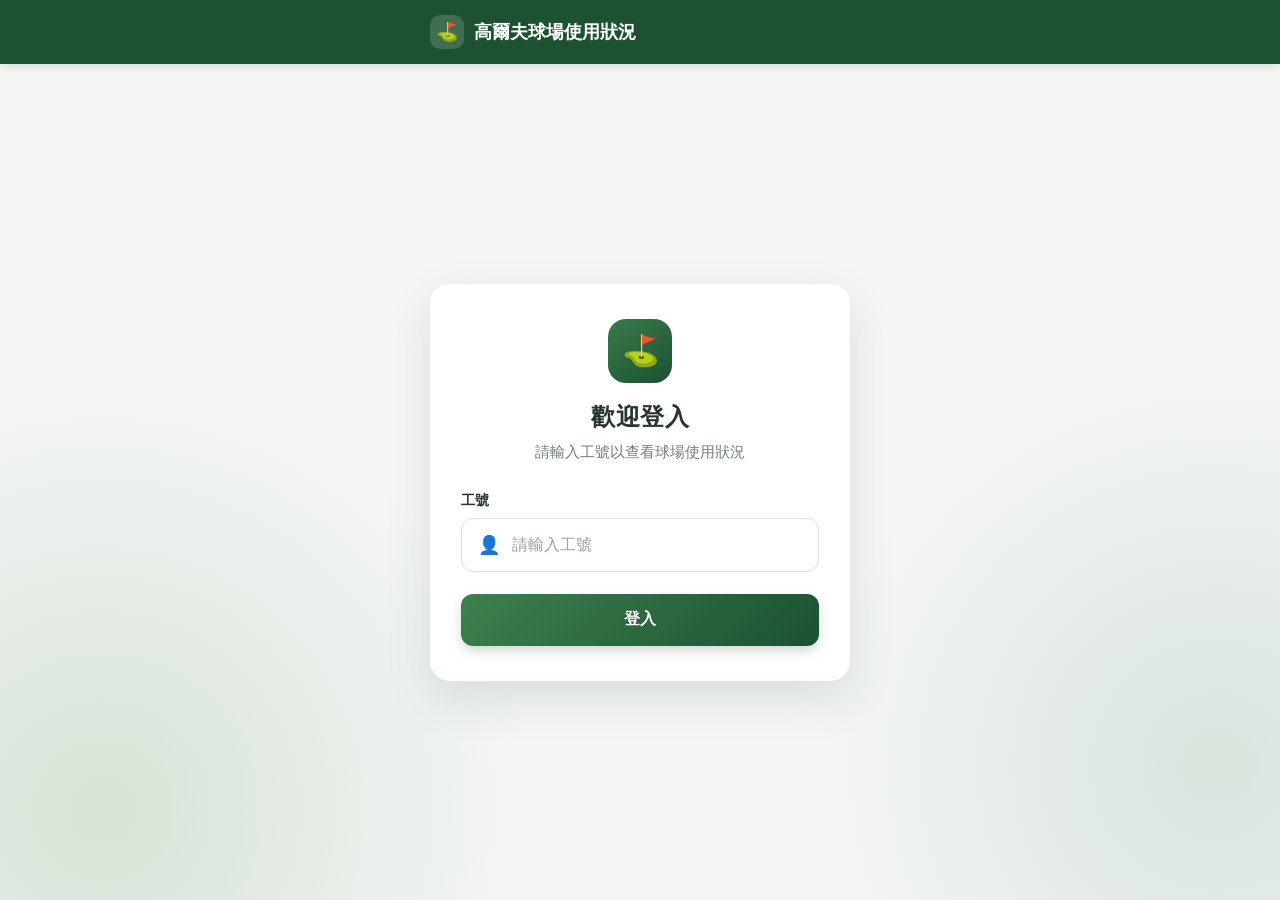
==== login.html @ dadbf73f "Add files via upload" ====
<!DOCTYPE html>
<html lang="zh-Hant">
<head>
  <meta charset="UTF-8">
  <meta name="viewport" content="width=device-width, initial-scale=1.0">
  <meta name="theme-color" content="#1C5132">
  <title>高爾夫球場使用狀況｜登入</title>

  <style>
    :root {
      --brand-green: #1c5132;
      --brand-green-light: #3d814d;
      --bg-cream: #f4f6f5;
      --text: #26352d;
      --muted: #718078;
      --border: #d8e4da;
      --max-content-width: 420px;
    }

    * {
      box-sizing: border-box;
      -webkit-tap-highlight-color: transparent;
    }

    html,
    body {
      min-height: 100%;
      margin: 0;
    }

    body {
      min-height: 100vh;
      overflow-x: hidden;
      color: var(--text);
      font-family: -apple-system, BlinkMacSystemFont, "Segoe UI",
        "PingFang TC", "Noto Sans TC", "Microsoft JhengHei", sans-serif;
      background:
        radial-gradient(circle at 8% 90%, rgba(96, 150, 91, 0.20), transparent 30%),
        radial-gradient(circle at 95% 85%, rgba(74, 130, 91, 0.16), transparent 28%),
        var(--bg-cream);
    }

    .topbar {
      height: 64px;
      display: flex;
      align-items: center;
      padding: 0 20px;
      background: var(--brand-green);
      color: #fff;
      box-shadow: 0 2px 10px rgba(28, 81, 50, 0.16);
    }

    .brand {
      width: 100%;
      max-width: var(--max-content-width);
      display: flex;
      align-items: center;
      gap: 10px;
      margin: 0 auto;
      font-size: 18px;
      font-weight: 700;
    }

    .brand-icon {
      width: 34px;
      height: 34px;
      display: grid;
      place-items: center;
      border-radius: 10px;
      background: rgba(255, 255, 255, 0.16);
      font-size: 18px;
    }

    .login-page {
      min-height: calc(100vh - 64px);
      display: grid;
      place-items: center;
      padding: 32px 16px;
    }

    .login-card {
      width: 100%;
      max-width: var(--max-content-width);
      padding: 34px 30px;
      border: 1px solid rgba(255, 255, 255, 0.8);
      border-radius: 20px;
      background: rgba(255, 255, 255, 0.94);
      box-shadow: 0 18px 45px rgba(28, 81, 50, 0.13);
    }

    .golf-icon {
      width: 64px;
      height: 64px;
      display: grid;
      place-items: center;
      margin: 0 auto 18px;
      border-radius: 18px;
      background: linear-gradient(145deg, #397b4a, var(--brand-green));
      color: #fff;
      font-size: 30px;
    }

    .login-card h1 {
      margin: 0;
      text-align: center;
      font-size: 24px;
      letter-spacing: 0.5px;
    }

    .subtitle {
      margin: 10px 0 30px;
      color: var(--muted);
      text-align: center;
      font-size: 15px;
    }

    .login-card label {
      display: block;
      margin-bottom: 8px;
      font-size: 14px;
      font-weight: 700;
    }

    .input-wrap {
      height: 54px;
      display: flex;
      align-items: center;
      border: 1px solid var(--border);
      border-radius: 12px;
      background: #fff;
      transition: 0.2s ease;
    }

    .input-wrap:focus-within {
      border-color: var(--brand-green);
      box-shadow: 0 0 0 4px rgba(28, 81, 50, 0.13);
    }

    .input-icon {
      margin: 0 12px 0 16px;
      color: var(--brand-green);
      font-size: 18px;
    }

    .input-wrap input {
      width: 100%;
      height: 100%;
      padding: 0 14px 0 0;
      border: 0;
      outline: 0;
      background: transparent;
      color: var(--text);
      font: inherit;
      font-size: 16px;
    }

    .input-wrap input::placeholder {
      color: #9aa39d;
    }

    .login-button {
      width: 100%;
      height: 52px;
      margin-top: 22px;
      border: 0;
      border-radius: 12px;
      background: linear-gradient(135deg, var(--brand-green-light), var(--brand-green));
      color: #fff;
      font: inherit;
      font-size: 16px;
      font-weight: 700;
      cursor: pointer;
      box-shadow: 0 5px 12px rgba(28, 81, 50, 0.20);
      transition: 0.18s ease;
    }

    .login-button:hover {
      transform: translateY(-1px);
      box-shadow: 0 8px 16px rgba(28, 81, 50, 0.25);
    }

    .login-button:active {
      transform: translateY(0);
    }

    .login-button:focus-visible {
      outline: 3px solid rgba(28, 81, 50, 0.35);
      outline-offset: 3px;
    }

    @media (max-width: 600px) {
      .topbar {
        height: 58px;
        padding: 0 16px;
      }

      .brand {
        font-size: 16px;
      }

      .login-page {
        min-height: calc(100vh - 58px);
        place-items: start center;
        padding-top: 56px;
      }

      .login-card {
        padding: 30px 24px;
      }

      .login-button {
        height: 48px;
      }
    }
  </style>
</head>

<body>
  <header class="topbar">
    <div class="brand">
      <div class="brand-icon">⛳</div>
      <span>高爾夫球場使用狀況</span>
    </div>
  </header>

  <main class="login-page">
    <section class="login-card">
      <div class="golf-icon">⛳</div>

      <h1>歡迎登入</h1>
      <p class="subtitle">請輸入工號以查看球場使用狀況</p>

      <form id="loginForm">
        <label for="employeeId">工號</label>

        <div class="input-wrap">
          <span class="input-icon">👤</span>
          <input
            id="employeeId"
            name="employeeId"
            type="text"
            placeholder="請輸入工號"
            autocomplete="username"
            required
          >
        </div>

        <button class="login-button" type="submit">登入</button>
      </form>
    </section>
  </main>

  <script>
    document.getElementById('loginForm').addEventListener('submit', function (event) {
      event.preventDefault();

      const employeeId = document.getElementById('employeeId').value.trim();

      if (!employeeId) return;

      console.log('登入工號：', employeeId);

      // 驗證成功後導向首頁：
      // location.href = 'index.html';
    });
  </script>
</body>
</html>
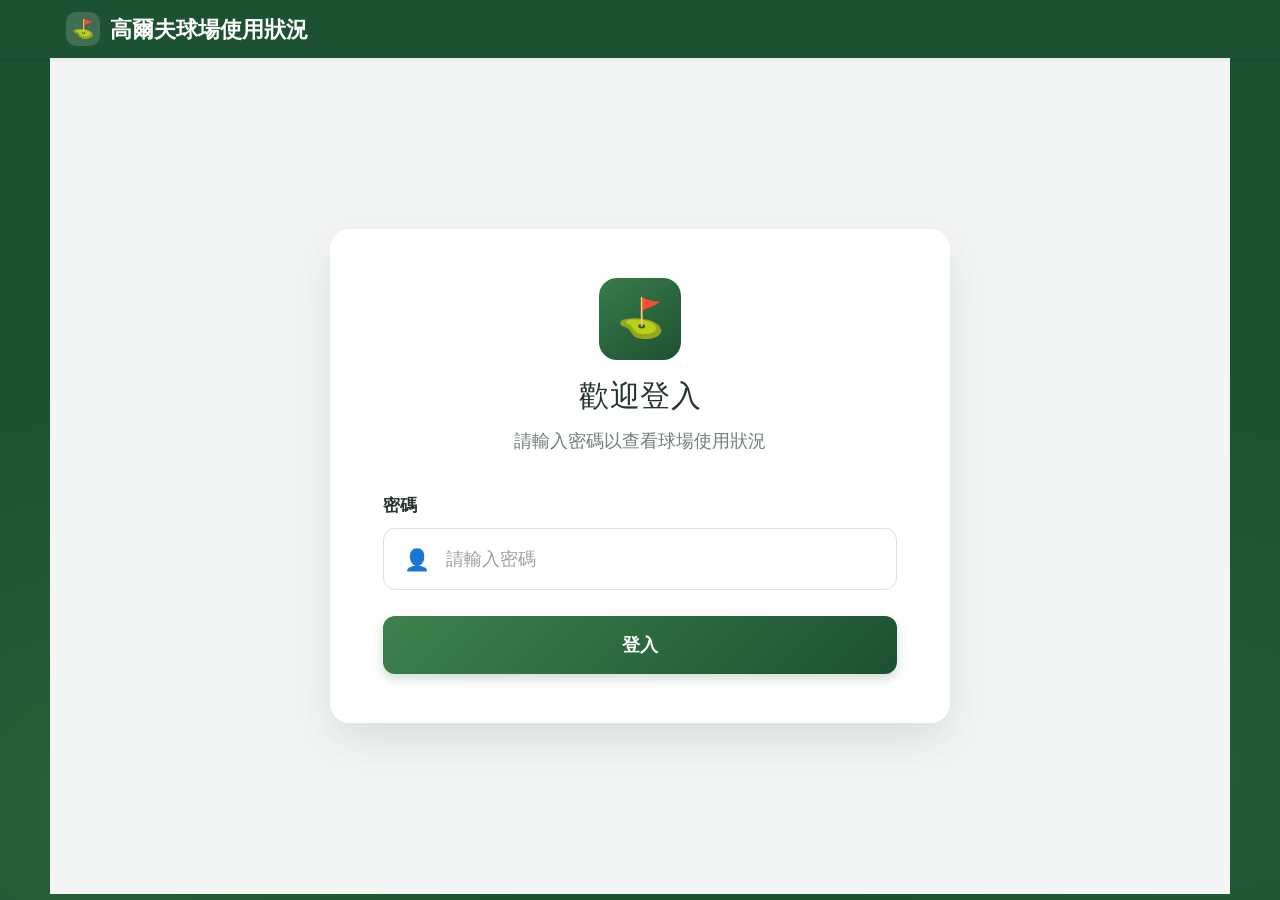
==== commit abd7da54: "Add files via upload" ====
--- a/login.html
+++ b/login.html
@@ -1,10 +1,24 @@
 <!DOCTYPE html>
 <html lang="zh-Hant">
 <head>
-  <meta charset="UTF-8">
-  <meta name="viewport" content="width=device-width, initial-scale=1.0">
-  <meta name="theme-color" content="#1C5132">
-  <title>高爾夫球場使用狀況｜登入</title>
+<meta charset="utf-8">
+<meta name="viewport" content="width=device-width, initial-scale=1, viewport-fit=cover">
+<meta name="theme-color" content="#0f5132">
+<title>高爾夫球場使用狀況</title>
+<link rel="manifest" href="manifest.webmanifest">
+<link href="https://cdn.jsdelivr.net/npm/bootstrap@5.3.3/dist/css/bootstrap.min.css" rel="stylesheet">
+<link href="https://cdnjs.cloudflare.com/ajax/libs/font-awesome/6.4.0/css/all.min.css" rel="stylesheet">
+<link rel="stylesheet" href="css/card.css">
+<link rel="stylesheet" href="css/webAppStyle.css">
+<link rel="stylesheet" href="css/buttonStyle.css">
+<link rel="stylesheet" href="css/DateBarStyle.css">
+<link rel="apple-touch-icon" sizes="180x180" href="Img\icon-180.png">
+<link rel="icon" type="image/png" sizes="32x32" href="Img\icon-32.png">
+<link rel="icon" href="Img\favicon.ico" sizes="any">
+<meta name="apple-mobile-web-app-capable" content="yes">
+<meta name="apple-mobile-web-app-status-bar-style" content="black-translucent">
+<meta name="apple-mobile-web-app-title" content="球場使用">
+<meta name="mobile-web-app-capable" content="yes">
 
   <style>
     :root {
@@ -14,7 +28,7 @@
       --text: #26352d;
       --muted: #718078;
       --border: #d8e4da;
-      --max-content-width: 420px;
+      --max-content-width: 1180px;
     }
 
     * {
@@ -57,7 +71,7 @@
       align-items: center;
       gap: 10px;
       margin: 0 auto;
-      font-size: 18px;
+      font-size: 22px;
       font-weight: 700;
     }
 
@@ -75,13 +89,13 @@
       min-height: calc(100vh - 64px);
       display: grid;
       place-items: center;
-      padding: 32px 16px;
+      padding: 48px 32px;
     }
 
     .login-card {
       width: 100%;
-      max-width: var(--max-content-width);
-      padding: 34px 30px;
+      max-width: 620px;
+      padding: 48px 52px;
       border: 1px solid rgba(255, 255, 255, 0.8);
       border-radius: 20px;
       background: rgba(255, 255, 255, 0.94);
@@ -89,40 +103,39 @@
     }
 
     .golf-icon {
-      width: 64px;
-      height: 64px;
+      width: 82px;
+      height: 82px;
       display: grid;
       place-items: center;
       margin: 0 auto 18px;
       border-radius: 18px;
       background: linear-gradient(145deg, #397b4a, var(--brand-green));
       color: #fff;
-      font-size: 30px;
+      font-size: 38px;
     }
 
     .login-card h1 {
       margin: 0;
       text-align: center;
-      font-size: 24px;
+      font-size: 30px;
       letter-spacing: 0.5px;
     }
 
     .subtitle {
-      margin: 10px 0 30px;
+      margin: 14px 0 38px;
       color: var(--muted);
       text-align: center;
-      font-size: 15px;
+      font-size: 18px;
     }
 
     .login-card label {
-      display: block;
-      margin-bottom: 8px;
-      font-size: 14px;
+      margin-bottom: 10px;
+      font-size: 17px;
       font-weight: 700;
     }
 
     .input-wrap {
-      height: 54px;
+      height: 62px;
       display: flex;
       align-items: center;
       border: 1px solid var(--border);
@@ -137,9 +150,9 @@
     }
 
     .input-icon {
-      margin: 0 12px 0 16px;
+      margin: 0 16px 0 20px;
       color: var(--brand-green);
-      font-size: 18px;
+      font-size: 21px;
     }
 
     .input-wrap input {
@@ -151,7 +164,7 @@
       background: transparent;
       color: var(--text);
       font: inherit;
-      font-size: 16px;
+      font-size: 18px;
     }
 
     .input-wrap input::placeholder {
@@ -160,14 +173,14 @@
 
     .login-button {
       width: 100%;
-      height: 52px;
-      margin-top: 22px;
+      height: 58px;
+      margin-top: 26px;
       border: 0;
       border-radius: 12px;
       background: linear-gradient(135deg, var(--brand-green-light), var(--brand-green));
       color: #fff;
       font: inherit;
-      font-size: 16px;
+      font-size: 18px;
       font-weight: 700;
       cursor: pointer;
       box-shadow: 0 5px 12px rgba(28, 81, 50, 0.20);
@@ -208,18 +221,55 @@
         padding: 30px 24px;
       }
 
+      .golf-icon {
+        width: 64px;
+        height: 64px;
+        font-size: 30px;
+      }
+
+      .login-card h1 {
+        font-size: 24px;
+      }
+
+      .subtitle {
+        margin: 10px 0 30px;
+        font-size: 15px;
+      }
+
+      .login-card label {
+        margin-bottom: 8px;
+        font-size: 14px;
+      }
+
+      .input-wrap {
+        height: 54px;
+      }
+
+      .input-icon {
+        margin: 0 12px 0 16px;
+        font-size: 18px;
+      }
+
+      .input-wrap input {
+        font-size: 16px;
+      }
+
       .login-button {
         height: 48px;
+        margin-top: 22px;
+        font-size: 16px;
       }
     }
   </style>
 </head>
 
 <body>
-  <header class="topbar">
-    <div class="brand">
-      <div class="brand-icon">⛳</div>
-      <span>高爾夫球場使用狀況</span>
+  <header class="sticky-top text-white shadow-sm py-3 header-custom">
+    <div class="header-content d-flex align-items-center">
+      <div class="brand">
+        <div class="brand-icon">⛳</div>
+        <span>高爾夫球場使用狀況</span>
+      </div>
     </div>
   </header>
 
@@ -228,10 +278,10 @@
       <div class="golf-icon">⛳</div>
 
       <h1>歡迎登入</h1>
-      <p class="subtitle">請輸入工號以查看球場使用狀況</p>
+      <p class="subtitle">請輸入密碼以查看球場使用狀況</p>
 
       <form id="loginForm">
-        <label for="employeeId">工號</label>
+        <label for="employeeId">密碼</label>
 
         <div class="input-wrap">
           <span class="input-icon">👤</span>
@@ -239,18 +289,25 @@
             id="employeeId"
             name="employeeId"
             type="text"
-            placeholder="請輸入工號"
+            placeholder="請輸入密碼"
             autocomplete="username"
             required
           >
         </div>
 
         <button class="login-button" type="submit">登入</button>
+        
+
       </form>
     </section>
   </main>
 
   <script>
+    if ('serviceWorker' in navigator) {
+      window.addEventListener('load', () => {
+      });
+    }
+
     document.getElementById('loginForm').addEventListener('submit', function (event) {
       event.preventDefault();
 
@@ -260,9 +317,8 @@
 
       console.log('登入工號：', employeeId);
 
-      // 驗證成功後導向首頁：
-      // location.href = 'index.html';
+      location.href = 'index.html';
     });
   </script>
 </body>
-</html>+</html>
--- a/css/card.css
+++ b/css/card.css
@@ -0,0 +1,157 @@
+.count {
+  font-size: 13px;
+  color: #798981;
+  padding: 6px 4px 10px;
+}
+
+/* 卡片主體：橫向排列 (Flexbox) */
+.card {
+  display: flex !important;
+  flex-direction: row !important;
+  align-items: center !important;
+  justify-content: space-between !important;
+  padding: 12px 16px;
+  margin-bottom: 10px;
+  background: #ffffff;
+  border-radius: 14px;
+  box-shadow: 0 2px 8px rgba(0, 0, 0, 0.04);
+  transition: all 0.2s ease;
+}
+
+/* 「使用中」卡片亮綠邊框 */
+.card.live {
+  border: 1.5px solid #1C5132 !important;
+  background-color: #fafdfb;
+}
+
+/* 「可預約空球道」虛線卡片 */
+.card.empty-slot {
+  background-color: #f8fafc !important;
+  border: 1.5px dashed #cbd5e1 !important;
+  box-shadow: none !important;
+}
+
+/* 左側文字包覆區 */
+.card-body-custom {
+  display: flex;
+  flex-direction: column;
+  gap: 6px;
+  flex: 1;
+}
+
+.line1 {
+  display: flex;
+  align-items: center;
+  gap: 8px;
+  font-size: 15px;
+  font-weight: 600;
+}
+
+.line2 {
+  display: flex;
+  align-items: center;
+  gap: 8px;
+  font-size: 13px;
+  color: #6b7280;
+}
+
+/* 球道標籤 */
+.tag {
+  padding: 2px 8px;
+  border-radius: 4px;
+  font-size: 12px;
+  background: #e5e7eb;
+  font-weight: 600;
+}
+
+.tag.std {
+  background: #ffe3cb;
+  color: #ff9138;
+}
+
+.tag.dyn {
+  background: #cce2ec;
+  color: #3184a5;
+}
+
+/* 使用中 Badge */
+.badge-live {
+  align-items: center;
+  gap: 4px;
+  background-color: #1C5132;
+  color: #ffffff;
+  font-size: 11px;
+  font-weight: 600;
+  padding: 2px 8px;
+  border-radius: 12px;
+}
+
+
+/* 右側通話按鈕獨立區塊 */
+.card-action {
+  margin-left: 12px;
+  display: flex;
+  align-items: center;
+  justify-content: center;
+}
+
+/* 右側獨立按鈕預設狀態 */
+.card-action .call {
+  flex: none;
+  width: 52px;
+  height: 52px;
+  border-radius: 14px;
+  background: #E6F0EA;
+  color: #1C5132;
+  display: grid;
+  place-items: center;
+  text-decoration: none;
+  border: 1px solid transparent;
+  transition: all 0.15s cubic-bezier(0.4, 0, 0.2, 1);
+  cursor: pointer;
+  -webkit-tap-highlight-color: transparent;
+}
+
+/* 電腦滑鼠懸浮效果：背景加深，圖示變白 */
+.card-action .call:hover {
+  background-color: #1C5132;
+  color: #ffffff !important;
+}
+
+/* 手機點擊 / 滑鼠按下的動態回饋：按壓縮放，圖示變白 */
+.card-action .call:active {
+  background-color: #153e27;
+  color: #ffffff !important;
+}
+
+/* 無電話號碼或空球道時的停用狀態 */
+.card-action .call.off {
+  background-color: #f1f5f9;
+  color: #cbd5e1 !important;
+  box-shadow: none;
+  cursor: not-allowed;
+  transform: none !important;
+}
+
+.empty .big {
+  font-size: 40px;
+  margin-bottom: 8px;
+  opacity: .5;
+}
+
+.foot {
+  max-width: 720px;
+  margin: 0 auto;
+  padding: 4px 16px 28px;
+  font-size: 12px;
+  color: #798981;
+  text-align: center;
+}
+
+/* 當前時間段：綠色粗邊框與微明亮光暈 */
+.card.is-active {
+  border: 2.5px solid #1C5132 !important;
+  box-shadow: 0 4px 14px rgba(28, 81, 50, 0.18) !important;
+  position: relative;
+  background-color: #ffffff;
+}
--- a/css/webAppStyle.css
+++ b/css/webAppStyle.css
@@ -0,0 +1,114 @@
+/* ============================================================
+   1. 全域變數與重設
+   ============================================================ */
+:root {
+  --brand-green: #1C5132;        /* 品牌深綠色 */
+  --bg-cream: #F4F6F5;           /* 內容米白色 */
+  --max-content-width: 420px;    /* 手機模式最大限制寬度 */
+}
+
+* {
+  box-sizing: border-box;
+  -webkit-tap-highlight-color: transparent; /* 消除點擊高亮藍框 */
+}
+
+/* 鎖死深綠背景，徹底解決 iOS 上下滑動與狀態列白邊 */
+html, body {
+  margin: 0 !important;
+  padding: 0 !important;
+  background-color: var(--brand-green) !important;
+  width: 100%;
+  min-height: 100vh;
+  font-family: -apple-system, BlinkMacSystemFont, "Segoe UI", "PingFang TC", "Noto Sans TC", "Microsoft JhengHei", sans-serif;
+  font-size: 16px;
+  line-height: 1.5;
+  overflow-x: hidden;
+  padding-bottom: env(safe-area-inset-bottom) !important;
+}
+
+.bg-cream {
+  background-color: var(--bg-cream) !important;
+}
+
+/* ============================================================
+   2. Header 吸頂與 iOS 安全區防遮擋
+   ============================================================ */
+header, 
+header.header-custom, 
+.navbar, 
+.top-bar {
+  margin: 0 !important;
+  background-color: var(--brand-green) !important;
+  top: 0;
+  padding-top: max(12px, env(safe-area-inset-top)) !important;
+  padding-bottom: 12px !important;
+  width: 100%;
+  z-index: 1030;
+}
+
+header .header-content {
+  width: 100% !important;
+  max-width: var(--max-content-width) !important;
+  margin-left: auto !important;
+  margin-right: auto !important;
+  padding-left: 16px;
+  padding-right: 16px;
+}
+
+/* ============================================================
+   3. 頁面主體容器
+   ============================================================ */
+#app, main, .app-container, .wrap, .container {
+  background-color: var(--bg-cream);
+  min-height: calc(100vh - 60px);
+  width: 100% !important;
+  max-width: var(--max-content-width) !important;
+  margin-left: auto !important;
+  margin-right: auto !important;
+  padding-left: 12px;
+  padding-right: 12px;
+}
+
+/* ============================================================
+   4. 元件樣式修正
+   ============================================================ */
+#notice .note {
+  display: block;
+  border: 1px solid #dd1c1c;
+  color: #dd1c1c !important;
+  background-color: #fff0f0;
+  padding: 8px 12px;
+  border-radius: 12px;
+  font-size: 0.85rem;
+  text-align: left;
+  word-break: break-word;
+}
+
+#calModal .modal-dialog {
+  width: 320px !important;
+  max-width: 90vw !important;
+  margin-left: auto !important;
+  margin-right: auto !important;
+}
+/* 讓閒置彈窗與日曆彈窗尺寸、置中設定一致 */
+#idleModal .modal-dialog {
+  width: 320px !important;
+  max-width: 90vw !important;
+  margin: 1.75rem auto !important;
+}
+
+/* 統一彈窗內頁樣式 (圓角與邊框) */
+#idleModal .modal-content {
+  border: none !important;
+  border-radius: 1rem !important; /* 與 calModal rounded-4 一致 */
+  box-shadow: 0 0.5rem 1rem rgba(0, 0, 0, 0.15) !important;
+}
+
+#idleModal {
+  z-index: 1085 !important; /* 一般 Bootstrap Modal 為 1055，這裡強制設更高 */
+}
+
+.modal-backdrop.idle-backdrop {
+  z-index: 1080 !important;
+}
+
--- a/css/buttonStyle.css
+++ b/css/buttonStyle.css
@@ -0,0 +1,134 @@
+/* ---- 按鈕共通基礎樣式 ---- */
+.chip {
+  display: inline-flex;
+  align-items: center;
+  padding: 6px 16px;
+  font-size: 14px;
+  font-weight: 600; /* 粗體 */
+  border-radius: 999px; /* 膠囊圓角 */
+  background-color: #ffffff;
+  color: #15201b;
+  border: 1px solid #e2e8e5; /* 邊框 */
+  cursor: pointer;
+  white-space: nowrap;
+  user-select: none;
+  transition: all 0.2s ease;
+}
+
+.button-timer {
+  border: none;
+  background-color: #1c5132;
+  color: #ffffff;
+  font-weight: 600;
+  font-size: 0.9rem;
+  padding: 8px 16px;
+  border-radius: 8px;
+  cursor: pointer;
+  transition: all 0.15s ease;
+}
+
+.button-timer:hover {
+  opacity: 0.9;
+}
+
+.button-timer:active {
+  transform: scale(0.95);
+  background-color: #153e27;
+}
+
+
+/* ---- 1. 全部 (#1C5132 墨綠) ---- */
+.btn-check:checked + .chip-all,
+.chip-all:hover {
+  background-color: #1C5132;
+  border-color: #1C5132;
+  color: #ffffff;
+}
+
+/* ---- 2. 標準球道 (#F4A460 暖棕橘) ---- */
+.btn-check:checked + .chip-std,
+.chip-std:hover {
+  background-color: #ff9138;
+  border-color: #ff9138;
+  color: #ffffff;
+}
+
+/* ---- 3. 動態球道 (#5F9EA0 湖水藍綠) ---- */
+.btn-check:checked + .chip-dyn,
+.chip-dyn:hover {
+  background-color: #3184a5;
+  border-color: #3184a5;
+  color: #ffffff;
+}
+
+.search {
+    margin-top: 5px;
+    width: 100%;
+    border: 1px solid #798981!important;
+    background: #ffffff!important;
+    color: #15201B !important;
+    padding: 6px 14px;
+    font-size: 16px;
+}
+/* 覆蓋 Bootstrap 輸入框聚焦時的藍色光暈 */
+.search:focus {
+  border-color: #1C5132 !important; /* 聚焦時的邊框顏色（可換成你的球場綠） */
+  box-shadow: 0 0 0 0.25rem rgba(28, 81, 50, 0.25) !important; /* 綠色發光（若完全不要發光改寫 none） */
+  outline: none !important;
+}
+
+.btn-date-trigger {
+  position: relative;
+  width: 100%;
+  padding: 12px 50px 12px 14px;
+  text-align: left;
+  background: #fff;
+  border: 1px solid #e3e8ef;
+  border-radius: 12px;
+  cursor: pointer;
+  transition: .2s ease;
+}
+
+.btn-date-trigger::after {
+  content: "";
+  position: absolute;
+  top: 50%;
+  right: 13px;
+  width: 28px;
+  height: 28px;
+  transform: translateY(-50%);
+  background-color: #E6F0EA;
+  border-radius: 50%;
+  transition: .2s ease;
+}
+
+.btn-date-trigger .main-date svg {
+  position: absolute;
+  z-index: 1;
+  top: 50%;
+  right: 19px;
+  width: 16px;
+  height: 16px;
+  color: #1C5132;
+  transform: translateY(-50%);
+  transition: .2s ease;
+}
+
+.btn-date-trigger:hover,
+.btn-date-trigger:focus-visible {
+  border-color: #1C5132;
+  background: #1C5132;
+  outline: none;
+}
+
+.btn-date-trigger:hover::after,
+.btn-date-trigger:focus-visible::after {
+  background: #1C5132;
+  transform: translateY(-50%) scale(1.08);
+}
+
+.btn-date-trigger:hover .main-date svg,
+.btn-date-trigger:focus-visible .main-date svg {
+  color: #fff;
+}
+
--- a/css/DateBarStyle.css
+++ b/css/DateBarStyle.css
@@ -0,0 +1,81 @@
+/* ---- 外層白色圓角卡片 ---- */
+.date-bar-wrapper {
+  display: flex !important;
+  align-items: center !important;
+  justify-content: space-between !important;
+  padding: 12px 16px;
+  background-color: #ffffff;
+  border-radius: 12px;
+  border: 1px solid #e3e8ef;
+  box-shadow: 0 1px 3px rgba(0, 0, 0, 0.04);
+}
+
+/* 文字群組：強制同行不換行 */
+.date-text-group {
+  display: flex;
+  align-items: center;
+  gap: 12px;
+  white-space: nowrap;
+}
+
+.date-text-group .main-date {
+  font-size: 16px;
+  font-weight: 700;
+  color: #15201B;
+}
+
+.date-text-group .sub-date {
+  font-size: 14px;
+  color: #6b7280;
+}
+
+/* ---- 右側獨立 SVG 圓形按鈕 ---- */
+.btn-date-trigger {
+  /* 徹底清除舊樣式與絕對定位 */
+  position: static !important;
+  width: 32px !important;
+  height: 32px !important;
+  padding: 0 !important;
+  margin: 0 !important;
+  
+  /* 圓形綠色背景設定 */
+  background-color: #E6F0EA !important;
+  border: none !important;
+  border-radius: 50% !important;
+  cursor: pointer;
+  
+  /* 置中 SVG */
+  display: inline-flex !important;
+  align-items: center !important;
+  justify-content: center !important;
+  flex-shrink: 0;
+  transition: all 0.2s ease;
+}
+
+/* 清除 ::after 舊圓點 */
+.btn-date-trigger::after {
+  display: none !important;
+}
+
+/* SVG 本體樣式重置 */
+.btn-date-trigger svg {
+  position: static !important;
+  transform: none !important;
+  width: 18px !important;
+  height: 18px !important;
+  color: #1C5132 !important;
+  transition: all 0.2s ease;
+}
+
+/* Hover 點擊效果：背景變墨綠，圖示變白 */
+.btn-date-trigger:hover,
+.btn-date-trigger:focus-visible {
+  background-color: #1C5132 !important;
+  transform: scale(1.08);
+  outline: none;
+}
+
+.btn-date-trigger:hover svg,
+.btn-date-trigger:focus-visible svg {
+  color: #ffffff !important;
+}
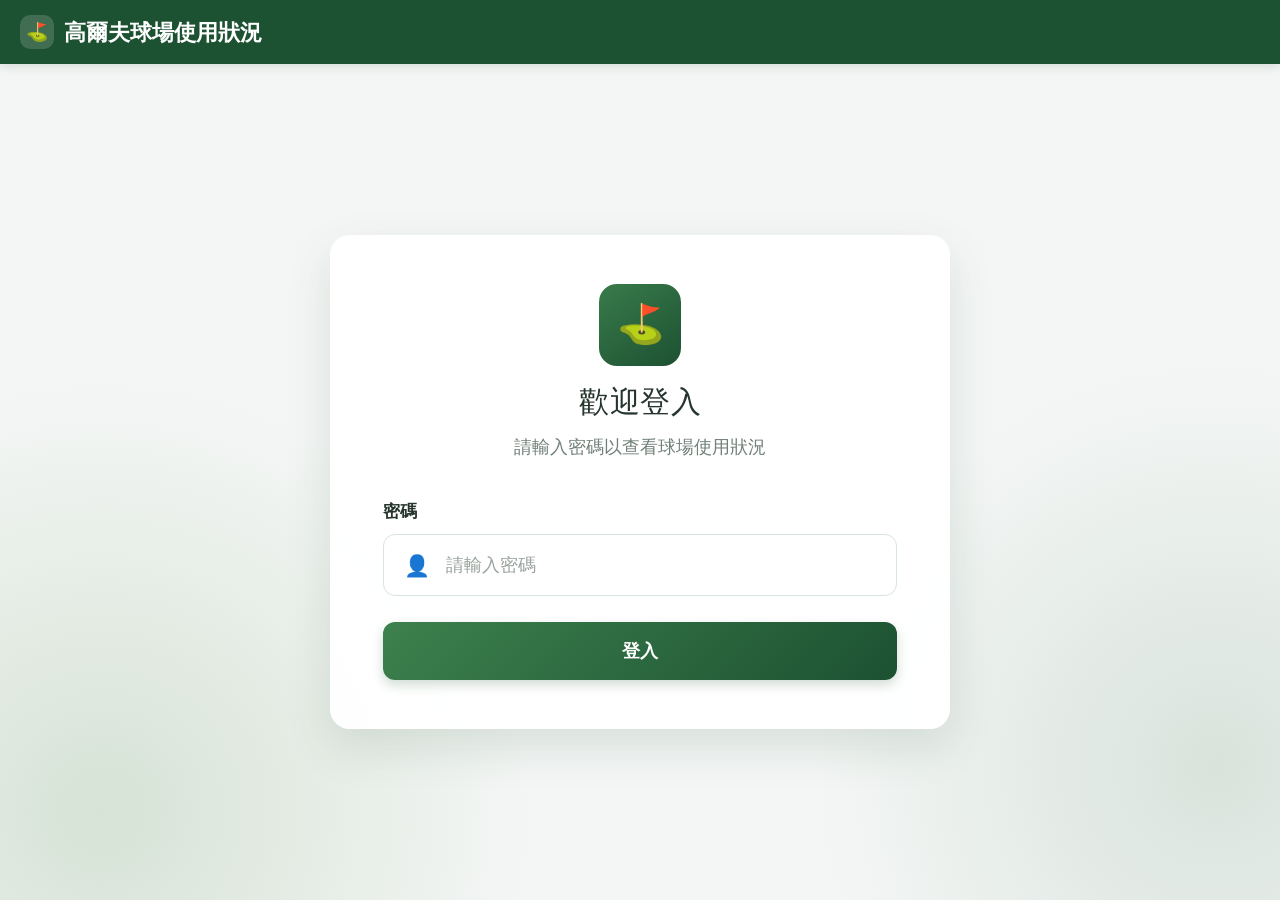
==== commit 8dfc7c1b: "Add files via upload" ====
--- a/login.html
+++ b/login.html
@@ -8,10 +8,8 @@
 <link rel="manifest" href="manifest.webmanifest">
 <link href="https://cdn.jsdelivr.net/npm/bootstrap@5.3.3/dist/css/bootstrap.min.css" rel="stylesheet">
 <link href="https://cdnjs.cloudflare.com/ajax/libs/font-awesome/6.4.0/css/all.min.css" rel="stylesheet">
-<link rel="stylesheet" href="css/card.css">
-<link rel="stylesheet" href="css/webAppStyle.css">
-<link rel="stylesheet" href="css/buttonStyle.css">
-<link rel="stylesheet" href="css/DateBarStyle.css">
+<link href="https://cdn.jsdelivr.net/npm/bootstrap@5.3.3/dist/css/bootstrap.min.css" rel="stylesheet">
+<link rel="stylesheet" href="css/login.css">
 <link rel="apple-touch-icon" sizes="180x180" href="Img\icon-180.png">
 <link rel="icon" type="image/png" sizes="32x32" href="Img\icon-32.png">
 <link rel="icon" href="Img\favicon.ico" sizes="any">
@@ -20,251 +18,9 @@
 <meta name="apple-mobile-web-app-title" content="球場使用">
 <meta name="mobile-web-app-capable" content="yes">
 
-  <style>
-    :root {
-      --brand-green: #1c5132;
-      --brand-green-light: #3d814d;
-      --bg-cream: #f4f6f5;
-      --text: #26352d;
-      --muted: #718078;
-      --border: #d8e4da;
-      --max-content-width: 1180px;
-    }
-
-    * {
-      box-sizing: border-box;
-      -webkit-tap-highlight-color: transparent;
-    }
-
-    html,
-    body {
-      min-height: 100%;
-      margin: 0;
-    }
-
-    body {
-      min-height: 100vh;
-      overflow-x: hidden;
-      color: var(--text);
-      font-family: -apple-system, BlinkMacSystemFont, "Segoe UI",
-        "PingFang TC", "Noto Sans TC", "Microsoft JhengHei", sans-serif;
-      background:
-        radial-gradient(circle at 8% 90%, rgba(96, 150, 91, 0.20), transparent 30%),
-        radial-gradient(circle at 95% 85%, rgba(74, 130, 91, 0.16), transparent 28%),
-        var(--bg-cream);
-    }
-
-    .topbar {
-      height: 64px;
-      display: flex;
-      align-items: center;
-      padding: 0 20px;
-      background: var(--brand-green);
-      color: #fff;
-      box-shadow: 0 2px 10px rgba(28, 81, 50, 0.16);
-    }
-
-    .brand {
-      width: 100%;
-      max-width: var(--max-content-width);
-      display: flex;
-      align-items: center;
-      gap: 10px;
-      margin: 0 auto;
-      font-size: 22px;
-      font-weight: 700;
-    }
-
-    .brand-icon {
-      width: 34px;
-      height: 34px;
-      display: grid;
-      place-items: center;
-      border-radius: 10px;
-      background: rgba(255, 255, 255, 0.16);
-      font-size: 18px;
-    }
-
-    .login-page {
-      min-height: calc(100vh - 64px);
-      display: grid;
-      place-items: center;
-      padding: 48px 32px;
-    }
-
-    .login-card {
-      width: 100%;
-      max-width: 620px;
-      padding: 48px 52px;
-      border: 1px solid rgba(255, 255, 255, 0.8);
-      border-radius: 20px;
-      background: rgba(255, 255, 255, 0.94);
-      box-shadow: 0 18px 45px rgba(28, 81, 50, 0.13);
-    }
-
-    .golf-icon {
-      width: 82px;
-      height: 82px;
-      display: grid;
-      place-items: center;
-      margin: 0 auto 18px;
-      border-radius: 18px;
-      background: linear-gradient(145deg, #397b4a, var(--brand-green));
-      color: #fff;
-      font-size: 38px;
-    }
-
-    .login-card h1 {
-      margin: 0;
-      text-align: center;
-      font-size: 30px;
-      letter-spacing: 0.5px;
-    }
-
-    .subtitle {
-      margin: 14px 0 38px;
-      color: var(--muted);
-      text-align: center;
-      font-size: 18px;
-    }
-
-    .login-card label {
-      margin-bottom: 10px;
-      font-size: 17px;
-      font-weight: 700;
-    }
-
-    .input-wrap {
-      height: 62px;
-      display: flex;
-      align-items: center;
-      border: 1px solid var(--border);
-      border-radius: 12px;
-      background: #fff;
-      transition: 0.2s ease;
-    }
-
-    .input-wrap:focus-within {
-      border-color: var(--brand-green);
-      box-shadow: 0 0 0 4px rgba(28, 81, 50, 0.13);
-    }
-
-    .input-icon {
-      margin: 0 16px 0 20px;
-      color: var(--brand-green);
-      font-size: 21px;
-    }
-
-    .input-wrap input {
-      width: 100%;
-      height: 100%;
-      padding: 0 14px 0 0;
-      border: 0;
-      outline: 0;
-      background: transparent;
-      color: var(--text);
-      font: inherit;
-      font-size: 18px;
-    }
-
-    .input-wrap input::placeholder {
-      color: #9aa39d;
-    }
-
-    .login-button {
-      width: 100%;
-      height: 58px;
-      margin-top: 26px;
-      border: 0;
-      border-radius: 12px;
-      background: linear-gradient(135deg, var(--brand-green-light), var(--brand-green));
-      color: #fff;
-      font: inherit;
-      font-size: 18px;
-      font-weight: 700;
-      cursor: pointer;
-      box-shadow: 0 5px 12px rgba(28, 81, 50, 0.20);
-      transition: 0.18s ease;
-    }
-
-    .login-button:hover {
-      transform: translateY(-1px);
-      box-shadow: 0 8px 16px rgba(28, 81, 50, 0.25);
-    }
-
-    .login-button:active {
-      transform: translateY(0);
-    }
-
-    .login-button:focus-visible {
-      outline: 3px solid rgba(28, 81, 50, 0.35);
-      outline-offset: 3px;
-    }
-
-    @media (max-width: 600px) {
-      .topbar {
-        height: 58px;
-        padding: 0 16px;
-      }
-
-      .brand {
-        font-size: 16px;
-      }
-
-      .login-page {
-        min-height: calc(100vh - 58px);
-        place-items: start center;
-        padding-top: 56px;
-      }
-
-      .login-card {
-        padding: 30px 24px;
-      }
-
-      .golf-icon {
-        width: 64px;
-        height: 64px;
-        font-size: 30px;
-      }
-
-      .login-card h1 {
-        font-size: 24px;
-      }
-
-      .subtitle {
-        margin: 10px 0 30px;
-        font-size: 15px;
-      }
-
-      .login-card label {
-        margin-bottom: 8px;
-        font-size: 14px;
-      }
-
-      .input-wrap {
-        height: 54px;
-      }
-
-      .input-icon {
-        margin: 0 12px 0 16px;
-        font-size: 18px;
-      }
-
-      .input-wrap input {
-        font-size: 16px;
-      }
-
-      .login-button {
-        height: 48px;
-        margin-top: 22px;
-        font-size: 16px;
-      }
-    }
-  </style>
-</head>
 
 <body>
-  <header class="sticky-top text-white shadow-sm py-3 header-custom">
+<header class="topbar">  
     <div class="header-content d-flex align-items-center">
       <div class="brand">
         <div class="brand-icon">⛳</div>
--- a/css/login.css
+++ b/css/login.css
@@ -0,0 +1,240 @@
+
+:root {
+    --brand-green: #1c5132;
+    --brand-green-light: #3d814d;
+    --bg-cream: #f4f6f5;
+    --text: #26352d;
+    --muted: #718078;
+    --border: #d8e4da;
+    --max-content-width: 1180px;
+}
+
+* {
+    box-sizing: border-box;
+    -webkit-tap-highlight-color: transparent;
+}
+
+html,
+body {
+    min-height: 100%;
+    margin: 0;
+}
+
+body {
+    min-height: 100vh;
+    overflow-x: hidden;
+    color: var(--text);
+    font-family: -apple-system, BlinkMacSystemFont, "Segoe UI",
+    "PingFang TC", "Noto Sans TC", "Microsoft JhengHei", sans-serif;
+    background:
+    radial-gradient(circle at 8% 90%, rgba(96, 150, 91, 0.20), transparent 30%),
+    radial-gradient(circle at 95% 85%, rgba(74, 130, 91, 0.16), transparent 28%),
+    var(--bg-cream);
+}
+
+.topbar {
+    height: 64px;
+    display: flex;
+    align-items: center;
+    padding: 0 20px;
+    background: var(--brand-green);
+    color: #fff;
+    box-shadow: 0 2px 10px rgba(28, 81, 50, 0.16);
+}
+
+.brand {
+    width: 100%;
+    max-width: var(--max-content-width);
+    display: flex;
+    align-items: center;
+    gap: 10px;
+    margin: 0 auto;
+    font-size: 22px;
+    font-weight: 700;
+}
+
+.brand-icon {
+    width: 34px;
+    height: 34px;
+    display: grid;
+    place-items: center;
+    border-radius: 10px;
+    background: rgba(255, 255, 255, 0.16);
+    font-size: 18px;
+}
+
+.login-page {
+    min-height: calc(100vh - 64px);
+    display: grid;
+    place-items: center;
+    padding: 48px 32px;
+}
+
+.login-card {
+    width: 100%;
+    max-width: 620px;
+    padding: 48px 52px;
+    border: 1px solid rgba(255, 255, 255, 0.8);
+    border-radius: 20px;
+    background: rgba(255, 255, 255, 0.94);
+    box-shadow: 0 18px 45px rgba(28, 81, 50, 0.13);
+}
+
+.golf-icon {
+    width: 82px;
+    height: 82px;
+    display: grid;
+    place-items: center;
+    margin: 0 auto 18px;
+    border-radius: 18px;
+    background: linear-gradient(145deg, #397b4a, var(--brand-green));
+    color: #fff;
+    font-size: 38px;
+}
+
+.login-card h1 {
+    margin: 0;
+    text-align: center;
+    font-size: 30px;
+    letter-spacing: 0.5px;
+}
+
+.subtitle {
+    margin: 14px 0 38px;
+    color: var(--muted);
+    text-align: center;
+    font-size: 18px;
+}
+
+.login-card label {
+    margin-bottom: 10px;
+    font-size: 17px;
+    font-weight: 700;
+}
+
+.input-wrap {
+    height: 62px;
+    display: flex;
+    align-items: center;
+    border: 1px solid var(--border);
+    border-radius: 12px;
+    background: #fff;
+    transition: 0.2s ease;
+}
+
+.input-wrap:focus-within {
+    border-color: var(--brand-green);
+    box-shadow: 0 0 0 4px rgba(28, 81, 50, 0.13);
+}
+
+.input-icon {
+    margin: 0 16px 0 20px;
+    color: var(--brand-green);
+    font-size: 21px;
+}
+
+.input-wrap input {
+    width: 100%;
+    height: 100%;
+    padding: 0 14px 0 0;
+    border: 0;
+    outline: 0;
+    background: transparent;
+    color: var(--text);
+    font: inherit;
+    font-size: 18px;
+}
+
+.input-wrap input::placeholder {
+    color: #9aa39d;
+}
+
+.login-button {
+    width: 100%;
+    height: 58px;
+    margin-top: 26px;
+    border: 0;
+    border-radius: 12px;
+    background: linear-gradient(135deg, var(--brand-green-light), var(--brand-green));
+    color: #fff;
+    font: inherit;
+    font-size: 18px;
+    font-weight: 700;
+    cursor: pointer;
+    box-shadow: 0 5px 12px rgba(28, 81, 50, 0.20);
+    transition: 0.18s ease;
+}
+
+.login-button:hover {
+    transform: translateY(-1px);
+    box-shadow: 0 8px 16px rgba(28, 81, 50, 0.25);
+}
+
+.login-button:active {
+    transform: translateY(0);
+}
+
+.login-button:focus-visible {
+    outline: 3px solid rgba(28, 81, 50, 0.35);
+    outline-offset: 3px;
+}
+
+@media (max-width: 600px) {
+    .topbar {
+    height: 58px;
+    padding: 0 16px;
+    }
+
+    .brand {
+    font-size: 16px;
+    }
+
+    .login-page {
+    min-height: calc(100vh - 58px);
+    place-items: start center;
+    padding-top: 56px;
+    }
+
+    .login-card {
+    padding: 30px 24px;
+    }
+
+    .golf-icon {
+    width: 64px;
+    height: 64px;
+    font-size: 30px;
+    }
+
+    .login-card h1 {
+    font-size: 24px;
+    }
+
+    .subtitle {
+    margin: 10px 0 30px;
+    font-size: 15px;
+    }
+
+    .login-card label {
+    margin-bottom: 8px;
+    font-size: 14px;
+    }
+
+    .input-wrap {
+    height: 54px;
+    }
+
+    .input-icon {
+    margin: 0 12px 0 16px;
+    font-size: 18px;
+    }
+
+    .input-wrap input {
+    font-size: 16px;
+    }
+
+    .login-button {
+    height: 48px;
+    margin-top: 22px;
+    font-size: 16px;
+    }
+}
